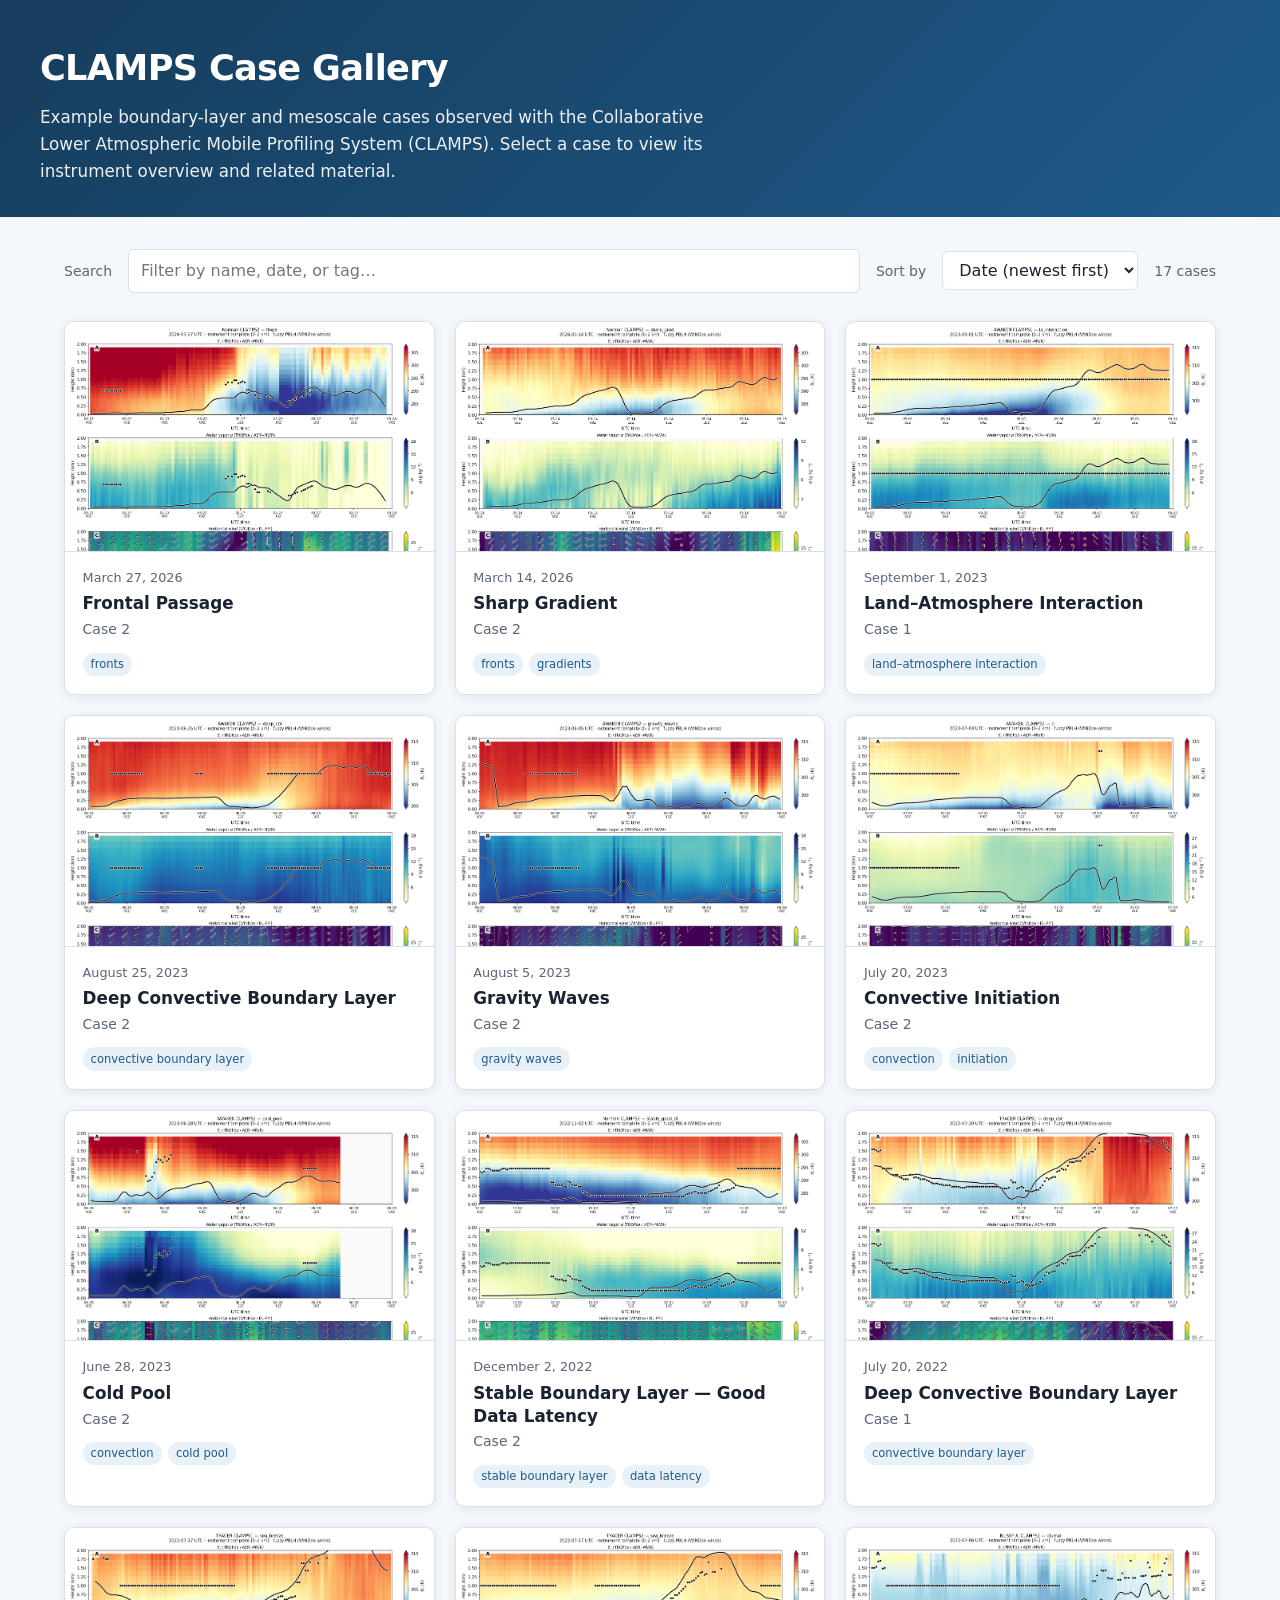
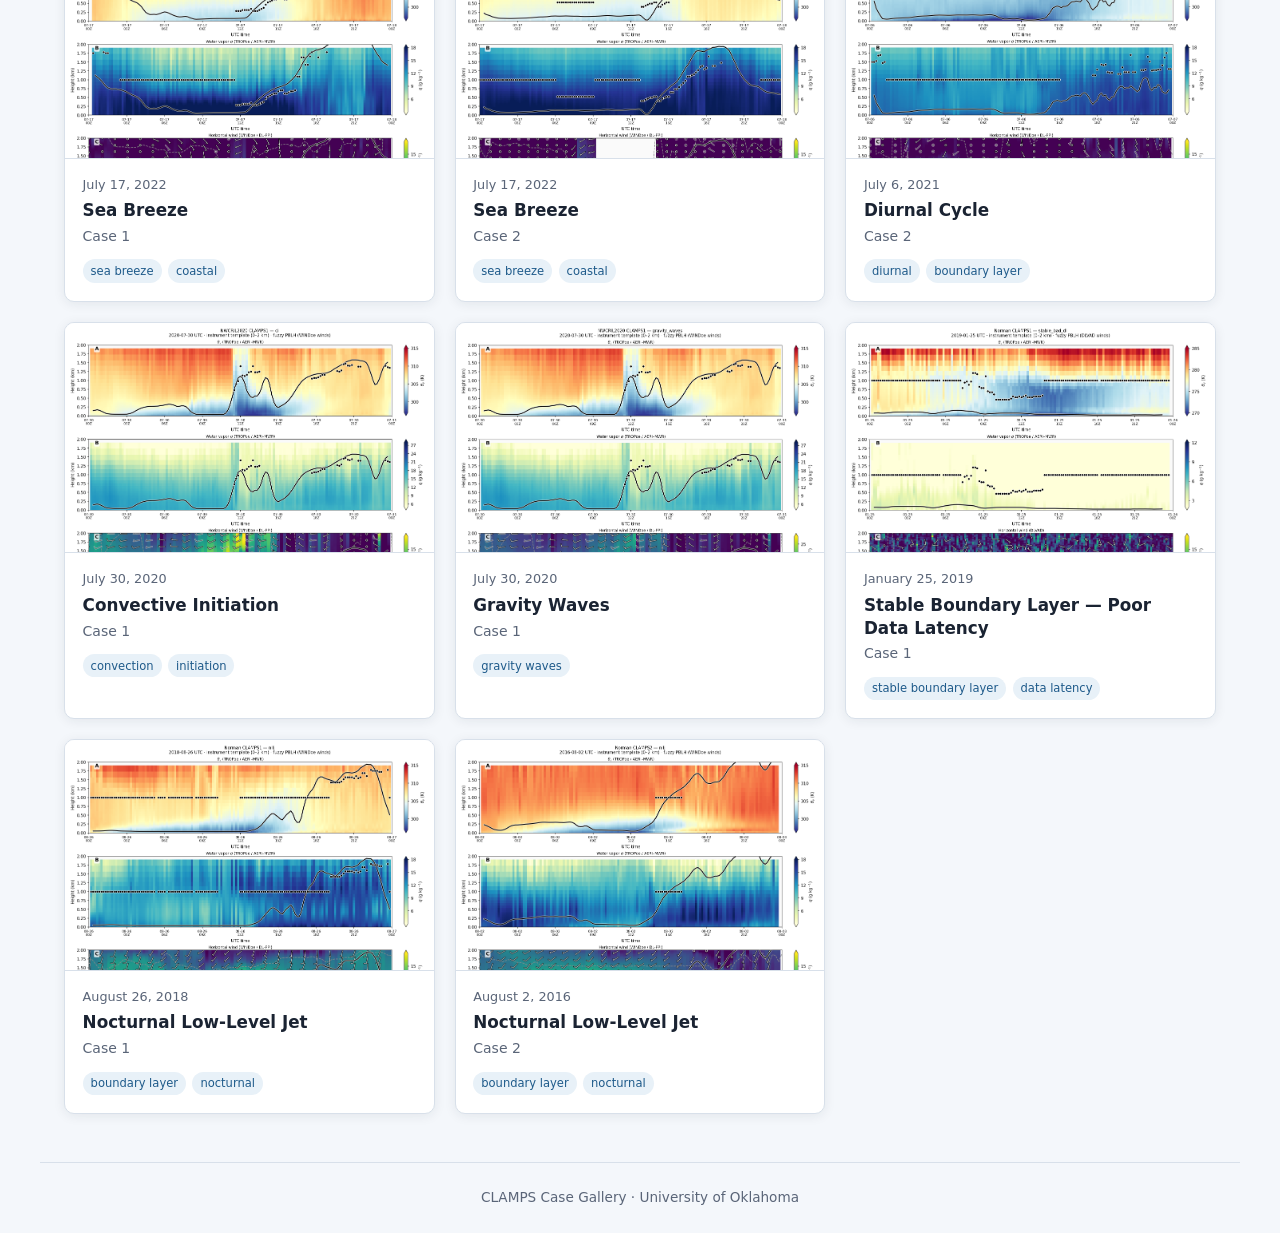
==== index.html @ 0fba428e "Add GitHub Pages case gallery with 17 CLAMPS example cases. Provides a searchable landing page, per-" ====
<!DOCTYPE html>
<html lang="en">
<head>
  <meta charset="utf-8">
  <meta name="viewport" content="width=device-width, initial-scale=1">
  <title>CLAMPS Case Gallery</title>
  <meta name="description" content="A directory of CLAMPS example cases with instrument visualizations.">
  <link rel="stylesheet" href="css/style.css">
</head>
<body>
  <header class="site-header">
    <div class="site-header__inner">
      <h1>CLAMPS Case Gallery</h1>
      <p>
        Example boundary-layer and mesoscale cases observed with the Collaborative
        Lower Atmospheric Mobile Profiling System (CLAMPS). Select a case to view
        its instrument overview and related material.
      </p>
    </div>
  </header>

  <main>
    <div class="controls">
      <label for="search">Search</label>
      <input id="search" type="search" placeholder="Filter by name, date, or tag…" autocomplete="off">

      <label for="sort">Sort by</label>
      <select id="sort">
        <option value="date-desc">Date (newest first)</option>
        <option value="date-asc">Date (oldest first)</option>
        <option value="title">Title</option>
      </select>

      <span id="case-count" class="case-count"></span>
    </div>

    <ul id="case-grid" class="case-grid" aria-live="polite">
      <li class="empty-state">Loading cases…</li>
    </ul>
  </main>

  <footer class="site-footer">
    CLAMPS Case Gallery &middot; University of Oklahoma
  </footer>

  <script type="module" src="js/index.js"></script>
</body>
</html>
---- css/style.css ----
:root {
  --bg: #f4f7fb;
  --surface: #ffffff;
  --text: #1a2332;
  --text-muted: #5a6578;
  --accent: #1e5a8a;
  --accent-light: #e8f1f8;
  --border: #d8e0ea;
  --shadow: 0 2px 12px rgba(26, 35, 50, 0.08);
  --radius: 10px;
  --max-width: 1200px;
  --font: "Segoe UI", system-ui, -apple-system, sans-serif;
}

*,
*::before,
*::after {
  box-sizing: border-box;
}

html {
  scroll-behavior: smooth;
}

body {
  margin: 0;
  font-family: var(--font);
  font-size: 16px;
  line-height: 1.6;
  color: var(--text);
  background: var(--bg);
  min-height: 100vh;
}

a {
  color: var(--accent);
  text-decoration: none;
}

a:hover {
  text-decoration: underline;
}

.site-header {
  background: linear-gradient(135deg, #163d5c 0%, #1e5a8a 100%);
  color: #fff;
  padding: 2.5rem 1.5rem 2rem;
}

.site-header__inner {
  max-width: var(--max-width);
  margin: 0 auto;
}

.site-header h1 {
  margin: 0 0 0.5rem;
  font-size: clamp(1.6rem, 4vw, 2.2rem);
  font-weight: 600;
  letter-spacing: -0.02em;
}

.site-header p {
  margin: 0;
  max-width: 42rem;
  opacity: 0.92;
  font-size: 1.05rem;
}

.site-nav {
  margin-top: 1.25rem;
}

.site-nav a {
  color: #fff;
  font-size: 0.9rem;
  opacity: 0.85;
}

.site-nav a:hover {
  opacity: 1;
}

main {
  max-width: var(--max-width);
  margin: 0 auto;
  padding: 2rem 1.5rem 3rem;
}

.controls {
  display: flex;
  flex-wrap: wrap;
  gap: 1rem;
  align-items: center;
  margin-bottom: 1.75rem;
}

.controls label {
  font-size: 0.875rem;
  color: var(--text-muted);
  font-weight: 500;
}

.controls select,
.controls input[type="search"] {
  font: inherit;
  padding: 0.5rem 0.75rem;
  border: 1px solid var(--border);
  border-radius: 6px;
  background: var(--surface);
  color: var(--text);
}

.controls input[type="search"] {
  min-width: 220px;
  flex: 1;
}

.case-count {
  margin-left: auto;
  font-size: 0.875rem;
  color: var(--text-muted);
}

.case-grid {
  display: grid;
  grid-template-columns: repeat(auto-fill, minmax(280px, 1fr));
  gap: 1.25rem;
  list-style: none;
  margin: 0;
  padding: 0;
}

.case-card {
  background: var(--surface);
  border: 1px solid var(--border);
  border-radius: var(--radius);
  overflow: hidden;
  box-shadow: var(--shadow);
  transition: transform 0.15s ease, box-shadow 0.15s ease;
}

.case-card:hover {
  transform: translateY(-2px);
  box-shadow: 0 6px 20px rgba(26, 35, 50, 0.12);
}

.case-card a {
  display: block;
  color: inherit;
  text-decoration: none;
}

.case-card__thumb {
  aspect-ratio: 16 / 10;
  background: #eef2f7;
  overflow: hidden;
  border-bottom: 1px solid var(--border);
}

.case-card__thumb img {
  width: 100%;
  height: 100%;
  object-fit: cover;
  object-position: top center;
  display: block;
}

.case-card__body {
  padding: 1rem 1.1rem 1.15rem;
}

.case-card__date {
  font-size: 0.8rem;
  color: var(--text-muted);
  margin: 0 0 0.25rem;
}

.case-card__title {
  margin: 0;
  font-size: 1.05rem;
  font-weight: 600;
  line-height: 1.35;
}

.case-card__subtitle {
  margin: 0.2rem 0 0;
  font-size: 0.875rem;
  color: var(--text-muted);
}

.tag-list {
  display: flex;
  flex-wrap: wrap;
  gap: 0.4rem;
  margin: 0.75rem 0 0;
  padding: 0;
  list-style: none;
}

.tag {
  font-size: 0.72rem;
  padding: 0.15rem 0.5rem;
  background: var(--accent-light);
  color: var(--accent);
  border-radius: 999px;
  font-weight: 500;
}

/* Case detail page */
.case-header {
  margin-bottom: 1.5rem;
}

.case-header h1 {
  margin: 0.25rem 0 0.5rem;
  font-size: clamp(1.4rem, 3.5vw, 2rem);
}

.case-meta {
  display: flex;
  flex-wrap: wrap;
  gap: 0.75rem 1.5rem;
  font-size: 0.95rem;
  color: var(--text-muted);
}

.back-link {
  display: inline-flex;
  align-items: center;
  gap: 0.35rem;
  font-size: 0.9rem;
  font-weight: 500;
  margin-bottom: 0.5rem;
}

.figure-panel {
  background: var(--surface);
  border: 1px solid var(--border);
  border-radius: var(--radius);
  box-shadow: var(--shadow);
  overflow: hidden;
  margin-bottom: 2rem;
}

.figure-panel__header {
  padding: 0.85rem 1.25rem;
  border-bottom: 1px solid var(--border);
  font-weight: 600;
  font-size: 0.95rem;
  background: #fafbfd;
}

.figure-panel__body {
  padding: 0.5rem;
  line-height: 0;
}

.figure-panel__body img {
  width: 100%;
  height: auto;
  display: block;
}

.content-section {
  background: var(--surface);
  border: 1px solid var(--border);
  border-radius: var(--radius);
  padding: 1.25rem 1.5rem;
  margin-bottom: 1.25rem;
}

.content-section h2 {
  margin: 0 0 0.5rem;
  font-size: 1.1rem;
}

.content-section p {
  margin: 0;
  color: var(--text-muted);
  font-size: 0.95rem;
}

.placeholder-note {
  border-style: dashed;
  background: #fafbfd;
}

.site-footer {
  max-width: var(--max-width);
  margin: 0 auto;
  padding: 1.5rem;
  font-size: 0.85rem;
  color: var(--text-muted);
  border-top: 1px solid var(--border);
  text-align: center;
}

.empty-state {
  text-align: center;
  padding: 3rem 1rem;
  color: var(--text-muted);
}

.error-state {
  background: #fff5f5;
  border: 1px solid #f5c2c2;
  border-radius: var(--radius);
  padding: 1.5rem;
  color: #8b2e2e;
}

@media (max-width: 600px) {
  .controls {
    flex-direction: column;
    align-items: stretch;
  }

  .case-count {
    margin-left: 0;
  }
}
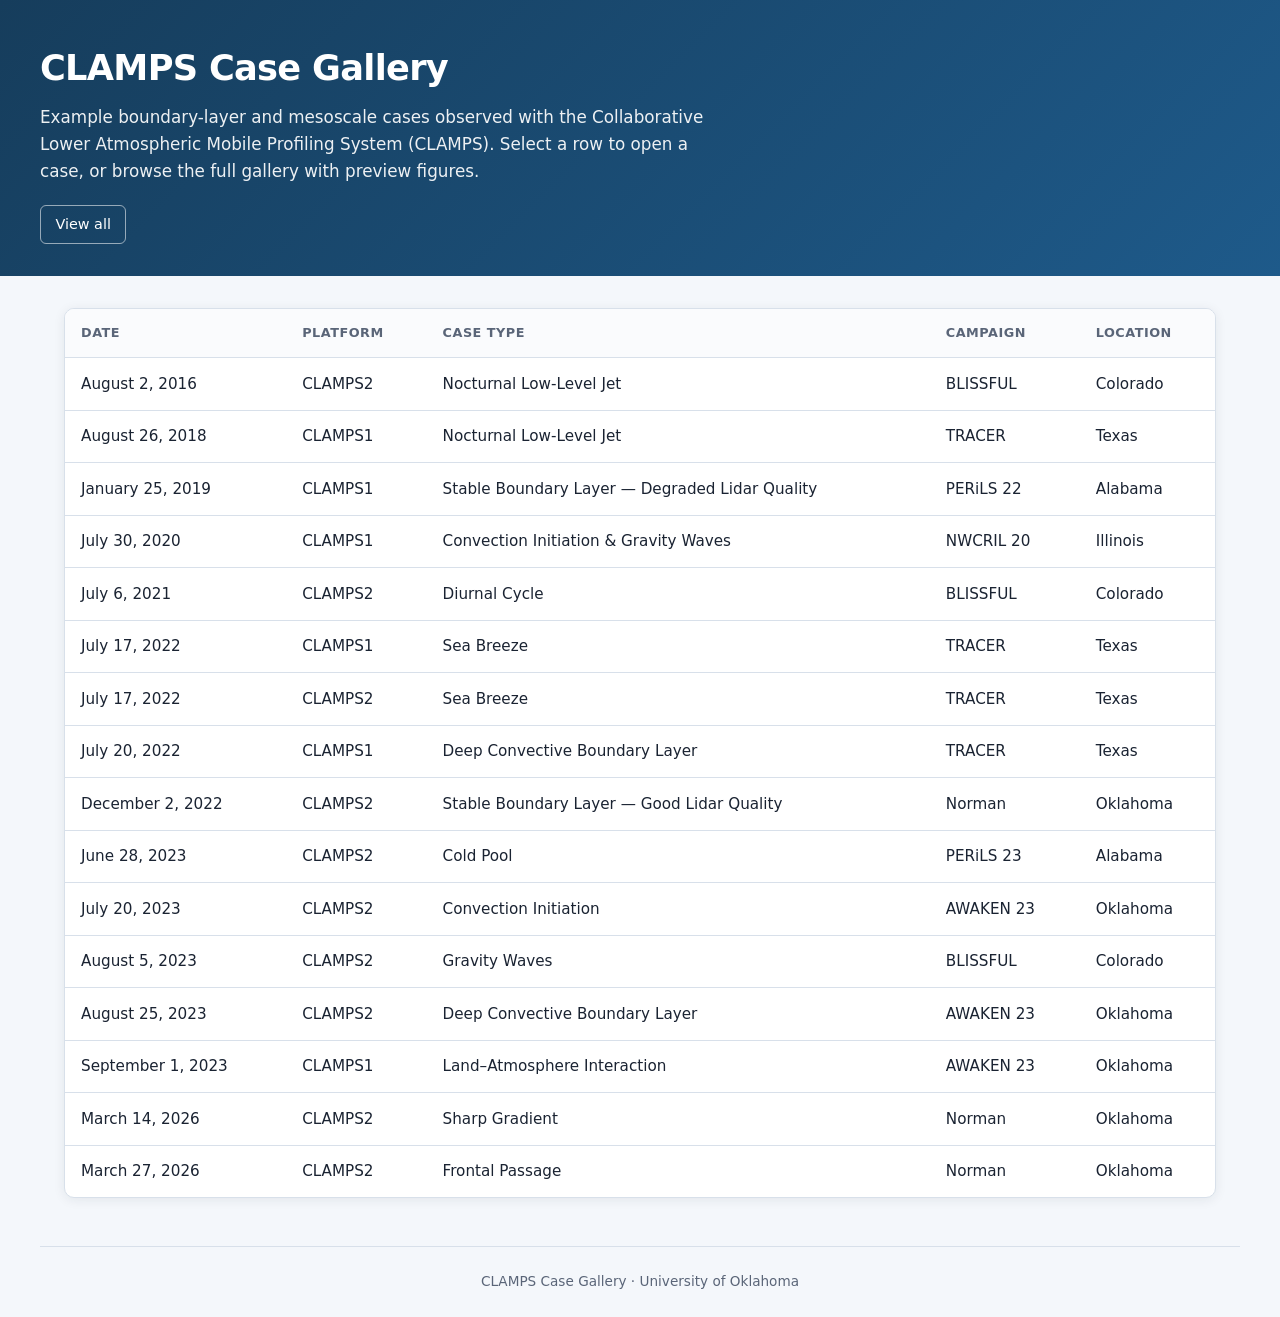
==== commit 8860c5dc: "Add table home page, refine case labels, and split card gallery. Move the card grid to gallery.html," ====
--- a/index.html
+++ b/index.html
@@ -13,36 +13,40 @@
       <h1>CLAMPS Case Gallery</h1>
       <p>
         Example boundary-layer and mesoscale cases observed with the Collaborative
-        Lower Atmospheric Mobile Profiling System (CLAMPS). Select a case to view
-        its instrument overview and related material.
+        Lower Atmospheric Mobile Profiling System (CLAMPS). Select a row to open
+        a case, or browse the full gallery with preview figures.
       </p>
+      <div class="header-actions">
+        <a href="gallery.html" class="header-link">View all</a>
+      </div>
     </div>
   </header>
 
   <main>
-    <div class="controls">
-      <label for="search">Search</label>
-      <input id="search" type="search" placeholder="Filter by name, date, or tag…" autocomplete="off">
-
-      <label for="sort">Sort by</label>
-      <select id="sort">
-        <option value="date-desc">Date (newest first)</option>
-        <option value="date-asc">Date (oldest first)</option>
-        <option value="title">Title</option>
-      </select>
-
-      <span id="case-count" class="case-count"></span>
+    <div class="table-panel">
+      <table class="case-table" aria-label="CLAMPS example cases">
+        <thead>
+          <tr>
+            <th scope="col">Date</th>
+            <th scope="col">Platform</th>
+            <th scope="col">Case type</th>
+            <th scope="col">Campaign</th>
+            <th scope="col">Location</th>
+          </tr>
+        </thead>
+        <tbody id="case-table-body">
+          <tr>
+            <td colspan="5" class="empty-state">Loading cases…</td>
+          </tr>
+        </tbody>
+      </table>
     </div>
-
-    <ul id="case-grid" class="case-grid" aria-live="polite">
-      <li class="empty-state">Loading cases…</li>
-    </ul>
   </main>
 
   <footer class="site-footer">
     CLAMPS Case Gallery &middot; University of Oklahoma
   </footer>
 
-  <script type="module" src="js/index.js"></script>
+  <script type="module" src="js/home.js"></script>
 </body>
 </html>
--- a/css/style.css
+++ b/css/style.css
@@ -80,6 +80,31 @@
   opacity: 1;
 }
 
+.site-nav__sep {
+  opacity: 0.55;
+  margin: 0 0.35rem;
+}
+
+.header-actions {
+  margin-top: 1.25rem;
+}
+
+.header-link {
+  display: inline-block;
+  padding: 0.45rem 0.9rem;
+  border: 1px solid rgba(255, 255, 255, 0.55);
+  border-radius: 6px;
+  color: #fff;
+  font-size: 0.9rem;
+  font-weight: 500;
+  text-decoration: none;
+}
+
+.header-link:hover {
+  background: rgba(255, 255, 255, 0.12);
+  text-decoration: none;
+}
+
 main {
   max-width: var(--max-width);
   margin: 0 auto;
@@ -119,6 +144,63 @@
   margin-left: auto;
   font-size: 0.875rem;
   color: var(--text-muted);
+}
+
+.table-panel {
+  background: var(--surface);
+  border: 1px solid var(--border);
+  border-radius: var(--radius);
+  box-shadow: var(--shadow);
+  overflow: hidden;
+}
+
+.case-table {
+  width: 100%;
+  border-collapse: collapse;
+  font-size: 0.95rem;
+}
+
+.case-table thead {
+  background: #fafbfd;
+  border-bottom: 1px solid var(--border);
+}
+
+.case-table th,
+.case-table td {
+  padding: 0.85rem 1rem;
+  text-align: left;
+  vertical-align: top;
+}
+
+.case-table th {
+  font-size: 0.8rem;
+  font-weight: 600;
+  text-transform: uppercase;
+  letter-spacing: 0.04em;
+  color: var(--text-muted);
+}
+
+.case-table tbody tr + tr {
+  border-top: 1px solid var(--border);
+}
+
+.case-table__row {
+  cursor: pointer;
+  transition: background 0.12s ease;
+}
+
+.case-table__row:hover,
+.case-table__row:focus {
+  background: var(--accent-light);
+  outline: none;
+}
+
+.case-table__row:focus-visible {
+  box-shadow: inset 0 0 0 2px var(--accent);
+}
+
+.case-table td:first-child {
+  white-space: nowrap;
 }
 
 .case-grid {
@@ -206,6 +288,12 @@
   font-weight: 500;
 }
 
+.tag--meta {
+  background: #edf2f7;
+  color: var(--text);
+  border: 1px solid var(--border);
+}
+
 /* Case detail page */
 .case-header {
   margin-bottom: 1.5rem;
@@ -231,6 +319,7 @@
   font-size: 0.9rem;
   font-weight: 500;
   margin-bottom: 0.5rem;
+  margin-right: 1rem;
 }
 
 .figure-panel {
@@ -318,4 +407,12 @@
   .case-count {
     margin-left: 0;
   }
-}
+
+  .table-panel {
+    overflow-x: auto;
+  }
+
+  .case-table {
+    min-width: 640px;
+  }
+}
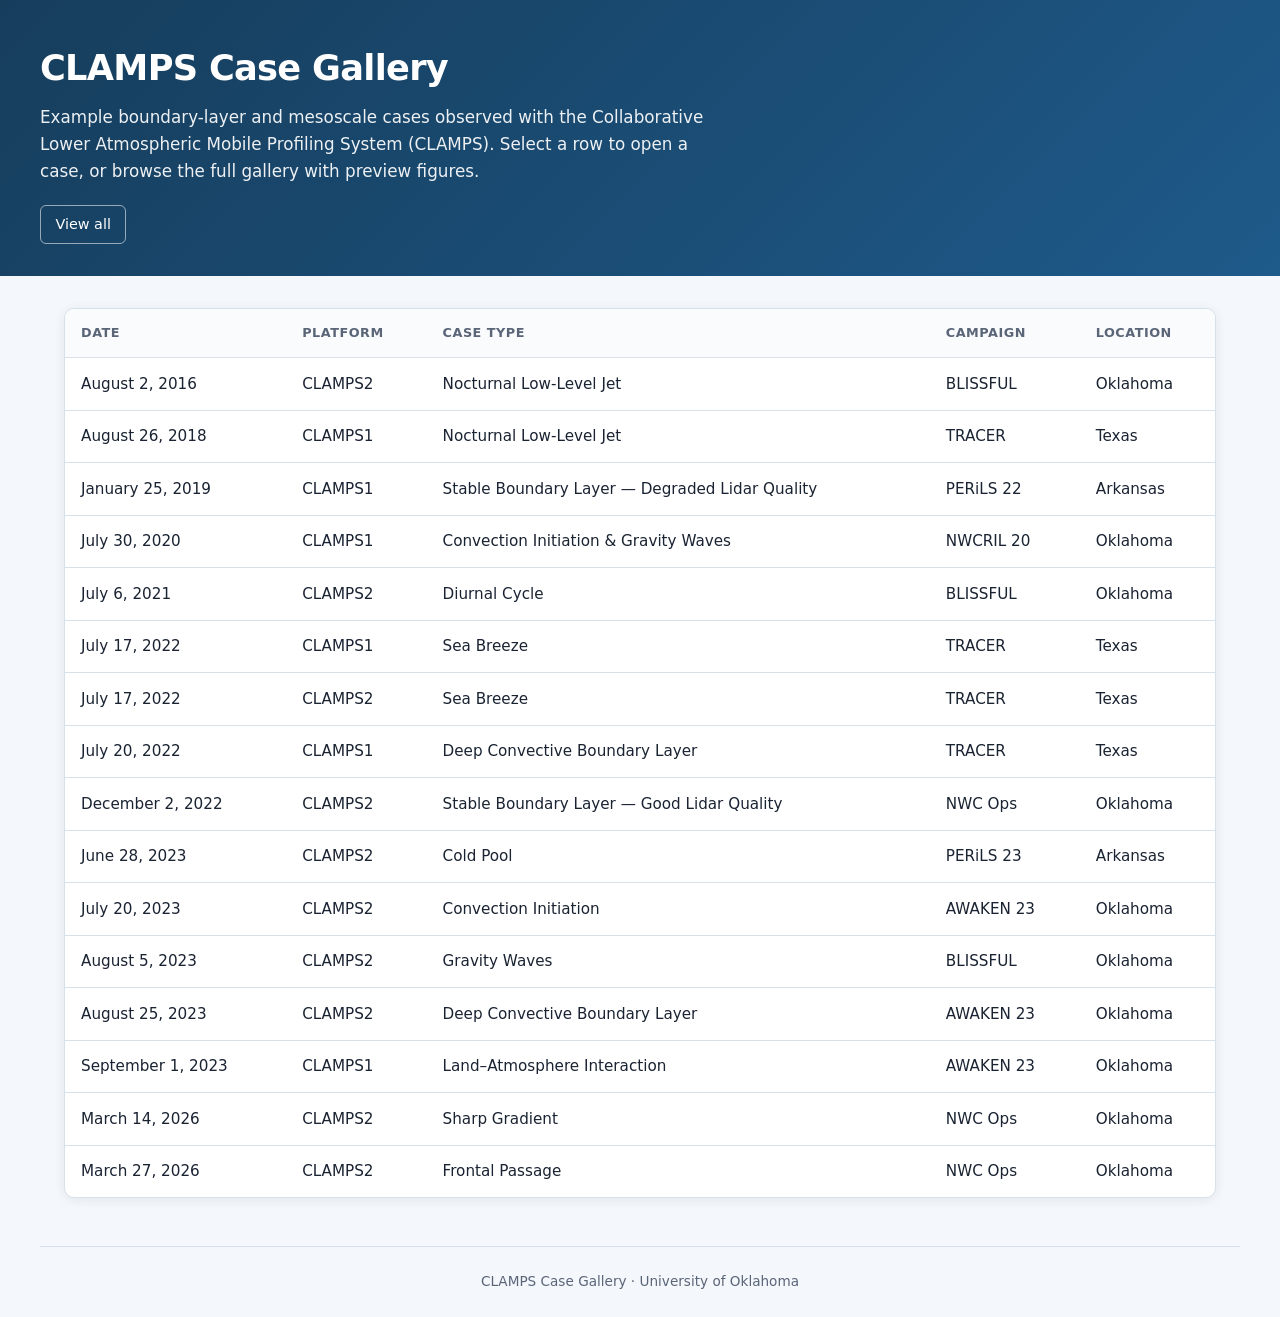
==== commit 4eea0585: "Fix table home page reliability and correct campaign metadata. Pre-render case rows, resolve cases.j" ====
--- a/index.html
+++ b/index.html
@@ -5,6 +5,7 @@
   <meta name="viewport" content="width=device-width, initial-scale=1">
   <title>CLAMPS Case Gallery</title>
   <meta name="description" content="A directory of CLAMPS example cases with instrument visualizations.">
+  <base href="./">
   <link rel="stylesheet" href="css/style.css">
 </head>
 <body>
@@ -35,8 +36,117 @@
           </tr>
         </thead>
         <tbody id="case-table-body">
-          <tr>
-            <td colspan="5" class="empty-state">Loading cases…</td>
+          <tr class="case-table__row" tabindex="0" role="link" data-href="case.html?id=nllj_c2">
+            <td><a href="case.html?id=nllj_c2">August 2, 2016</a></td>
+            <td>CLAMPS2</td>
+            <td>Nocturnal Low-Level Jet</td>
+            <td>BLISSFUL</td>
+            <td>Oklahoma</td>
+          </tr>
+          <tr class="case-table__row" tabindex="0" role="link" data-href="case.html?id=nllj_c1">
+            <td><a href="case.html?id=nllj_c1">August 26, 2018</a></td>
+            <td>CLAMPS1</td>
+            <td>Nocturnal Low-Level Jet</td>
+            <td>TRACER</td>
+            <td>Texas</td>
+          </tr>
+          <tr class="case-table__row" tabindex="0" role="link" data-href="case.html?id=stable_bad_dl_c1">
+            <td><a href="case.html?id=stable_bad_dl_c1">January 25, 2019</a></td>
+            <td>CLAMPS1</td>
+            <td>Stable Boundary Layer — Degraded Lidar Quality</td>
+            <td>PERiLS 22</td>
+            <td>Arkansas</td>
+          </tr>
+          <tr class="case-table__row" tabindex="0" role="link" data-href="case.html?id=ci_gravity_waves_c1">
+            <td><a href="case.html?id=ci_gravity_waves_c1">July 30, 2020</a></td>
+            <td>CLAMPS1</td>
+            <td>Convection Initiation &amp; Gravity Waves</td>
+            <td>NWCRIL 20</td>
+            <td>Oklahoma</td>
+          </tr>
+          <tr class="case-table__row" tabindex="0" role="link" data-href="case.html?id=diurnal_c2">
+            <td><a href="case.html?id=diurnal_c2">July 6, 2021</a></td>
+            <td>CLAMPS2</td>
+            <td>Diurnal Cycle</td>
+            <td>BLISSFUL</td>
+            <td>Oklahoma</td>
+          </tr>
+          <tr class="case-table__row" tabindex="0" role="link" data-href="case.html?id=sea_breeze_c1">
+            <td><a href="case.html?id=sea_breeze_c1">July 17, 2022</a></td>
+            <td>CLAMPS1</td>
+            <td>Sea Breeze</td>
+            <td>TRACER</td>
+            <td>Texas</td>
+          </tr>
+          <tr class="case-table__row" tabindex="0" role="link" data-href="case.html?id=sea_breeze_c2">
+            <td><a href="case.html?id=sea_breeze_c2">July 17, 2022</a></td>
+            <td>CLAMPS2</td>
+            <td>Sea Breeze</td>
+            <td>TRACER</td>
+            <td>Texas</td>
+          </tr>
+          <tr class="case-table__row" tabindex="0" role="link" data-href="case.html?id=deep_cbl_c1">
+            <td><a href="case.html?id=deep_cbl_c1">July 20, 2022</a></td>
+            <td>CLAMPS1</td>
+            <td>Deep Convective Boundary Layer</td>
+            <td>TRACER</td>
+            <td>Texas</td>
+          </tr>
+          <tr class="case-table__row" tabindex="0" role="link" data-href="case.html?id=stable_good_dl_c2">
+            <td><a href="case.html?id=stable_good_dl_c2">December 2, 2022</a></td>
+            <td>CLAMPS2</td>
+            <td>Stable Boundary Layer — Good Lidar Quality</td>
+            <td>NWC Ops</td>
+            <td>Oklahoma</td>
+          </tr>
+          <tr class="case-table__row" tabindex="0" role="link" data-href="case.html?id=cold_pool_c2">
+            <td><a href="case.html?id=cold_pool_c2">June 28, 2023</a></td>
+            <td>CLAMPS2</td>
+            <td>Cold Pool</td>
+            <td>PERiLS 23</td>
+            <td>Arkansas</td>
+          </tr>
+          <tr class="case-table__row" tabindex="0" role="link" data-href="case.html?id=ci_c2">
+            <td><a href="case.html?id=ci_c2">July 20, 2023</a></td>
+            <td>CLAMPS2</td>
+            <td>Convection Initiation</td>
+            <td>AWAKEN 23</td>
+            <td>Oklahoma</td>
+          </tr>
+          <tr class="case-table__row" tabindex="0" role="link" data-href="case.html?id=gravity_waves_c2">
+            <td><a href="case.html?id=gravity_waves_c2">August 5, 2023</a></td>
+            <td>CLAMPS2</td>
+            <td>Gravity Waves</td>
+            <td>BLISSFUL</td>
+            <td>Oklahoma</td>
+          </tr>
+          <tr class="case-table__row" tabindex="0" role="link" data-href="case.html?id=deep_cbl_c2">
+            <td><a href="case.html?id=deep_cbl_c2">August 25, 2023</a></td>
+            <td>CLAMPS2</td>
+            <td>Deep Convective Boundary Layer</td>
+            <td>AWAKEN 23</td>
+            <td>Oklahoma</td>
+          </tr>
+          <tr class="case-table__row" tabindex="0" role="link" data-href="case.html?id=la_interaction_c1">
+            <td><a href="case.html?id=la_interaction_c1">September 1, 2023</a></td>
+            <td>CLAMPS1</td>
+            <td>Land–Atmosphere Interaction</td>
+            <td>AWAKEN 23</td>
+            <td>Oklahoma</td>
+          </tr>
+          <tr class="case-table__row" tabindex="0" role="link" data-href="case.html?id=sharp_grad_c2">
+            <td><a href="case.html?id=sharp_grad_c2">March 14, 2026</a></td>
+            <td>CLAMPS2</td>
+            <td>Sharp Gradient</td>
+            <td>NWC Ops</td>
+            <td>Oklahoma</td>
+          </tr>
+          <tr class="case-table__row" tabindex="0" role="link" data-href="case.html?id=fropa_c2">
+            <td><a href="case.html?id=fropa_c2">March 27, 2026</a></td>
+            <td>CLAMPS2</td>
+            <td>Frontal Passage</td>
+            <td>NWC Ops</td>
+            <td>Oklahoma</td>
           </tr>
         </tbody>
       </table>
--- a/css/style.css
+++ b/css/style.css
@@ -203,6 +203,17 @@
   white-space: nowrap;
 }
 
+.case-table td a {
+  color: inherit;
+  font-weight: 500;
+  text-decoration: none;
+}
+
+.case-table td a:hover {
+  color: var(--accent);
+  text-decoration: underline;
+}
+
 .case-grid {
   display: grid;
   grid-template-columns: repeat(auto-fill, minmax(280px, 1fr));
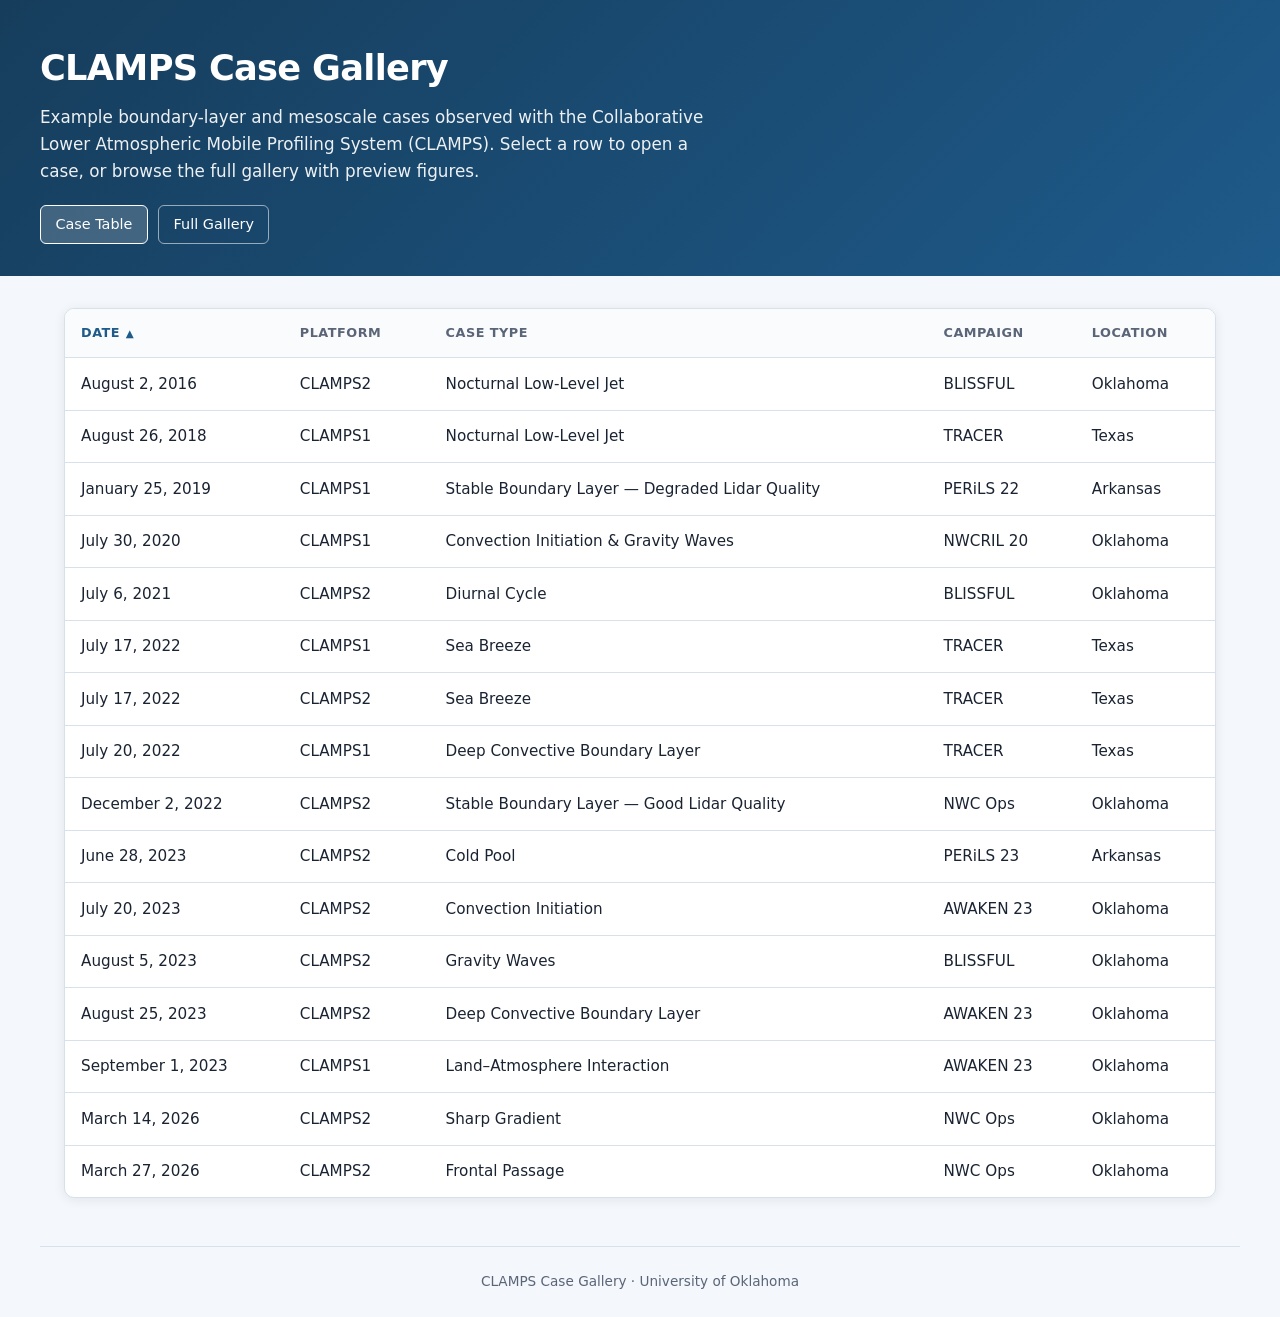
==== commit 70d9f036: "Add sortable table columns and update header navigation labels. Rename View all to Full Gallery, add" ====
--- a/index.html
+++ b/index.html
@@ -18,7 +18,8 @@
         a case, or browse the full gallery with preview figures.
       </p>
       <div class="header-actions">
-        <a href="gallery.html" class="header-link">View all</a>
+        <a href="index.html" class="header-link header-link--active" aria-current="page">Case Table</a>
+        <a href="gallery.html" class="header-link">Full Gallery</a>
       </div>
     </div>
   </header>
@@ -28,11 +29,31 @@
       <table class="case-table" aria-label="CLAMPS example cases">
         <thead>
           <tr>
-            <th scope="col">Date</th>
-            <th scope="col">Platform</th>
-            <th scope="col">Case type</th>
-            <th scope="col">Campaign</th>
-            <th scope="col">Location</th>
+            <th scope="col">
+              <button type="button" class="case-table__sort" data-column="date" aria-sort="ascending">
+                Date <span class="case-table__sort-indicator" aria-hidden="true"></span>
+              </button>
+            </th>
+            <th scope="col">
+              <button type="button" class="case-table__sort" data-column="platform" aria-sort="none">
+                Platform <span class="case-table__sort-indicator" aria-hidden="true"></span>
+              </button>
+            </th>
+            <th scope="col">
+              <button type="button" class="case-table__sort" data-column="title" aria-sort="none">
+                Case type <span class="case-table__sort-indicator" aria-hidden="true"></span>
+              </button>
+            </th>
+            <th scope="col">
+              <button type="button" class="case-table__sort" data-column="campaign" aria-sort="none">
+                Campaign <span class="case-table__sort-indicator" aria-hidden="true"></span>
+              </button>
+            </th>
+            <th scope="col">
+              <button type="button" class="case-table__sort" data-column="location" aria-sort="none">
+                Location <span class="case-table__sort-indicator" aria-hidden="true"></span>
+              </button>
+            </th>
           </tr>
         </thead>
         <tbody id="case-table-body">
--- a/css/style.css
+++ b/css/style.css
@@ -86,6 +86,9 @@
 }
 
 .header-actions {
+  display: flex;
+  flex-wrap: wrap;
+  gap: 0.65rem;
   margin-top: 1.25rem;
 }
 
@@ -105,6 +108,11 @@
   text-decoration: none;
 }
 
+.header-link--active {
+  background: rgba(255, 255, 255, 0.18);
+  border-color: #fff;
+}
+
 main {
   max-width: var(--max-width);
   margin: 0 auto;
@@ -173,11 +181,61 @@
 }
 
 .case-table th {
+  padding: 0;
   font-size: 0.8rem;
   font-weight: 600;
   text-transform: uppercase;
   letter-spacing: 0.04em;
   color: var(--text-muted);
+}
+
+.case-table__sort {
+  display: flex;
+  align-items: center;
+  gap: 0.35rem;
+  width: 100%;
+  padding: 0.85rem 1rem;
+  border: 0;
+  background: transparent;
+  font: inherit;
+  font-weight: 600;
+  text-transform: uppercase;
+  letter-spacing: 0.04em;
+  color: inherit;
+  text-align: left;
+  cursor: pointer;
+}
+
+.case-table__sort:hover {
+  color: var(--accent);
+  background: #f0f4f8;
+}
+
+.case-table__sort:focus {
+  outline: none;
+}
+
+.case-table__sort:focus-visible {
+  box-shadow: inset 0 0 0 2px var(--accent);
+}
+
+.case-table__sort--active {
+  color: var(--accent);
+}
+
+.case-table__sort:disabled {
+  cursor: default;
+  opacity: 0.65;
+}
+
+.case-table__sort:disabled:hover {
+  color: inherit;
+  background: transparent;
+}
+
+.case-table__sort-indicator {
+  font-size: 0.65rem;
+  line-height: 1;
 }
 
 .case-table tbody tr + tr {
